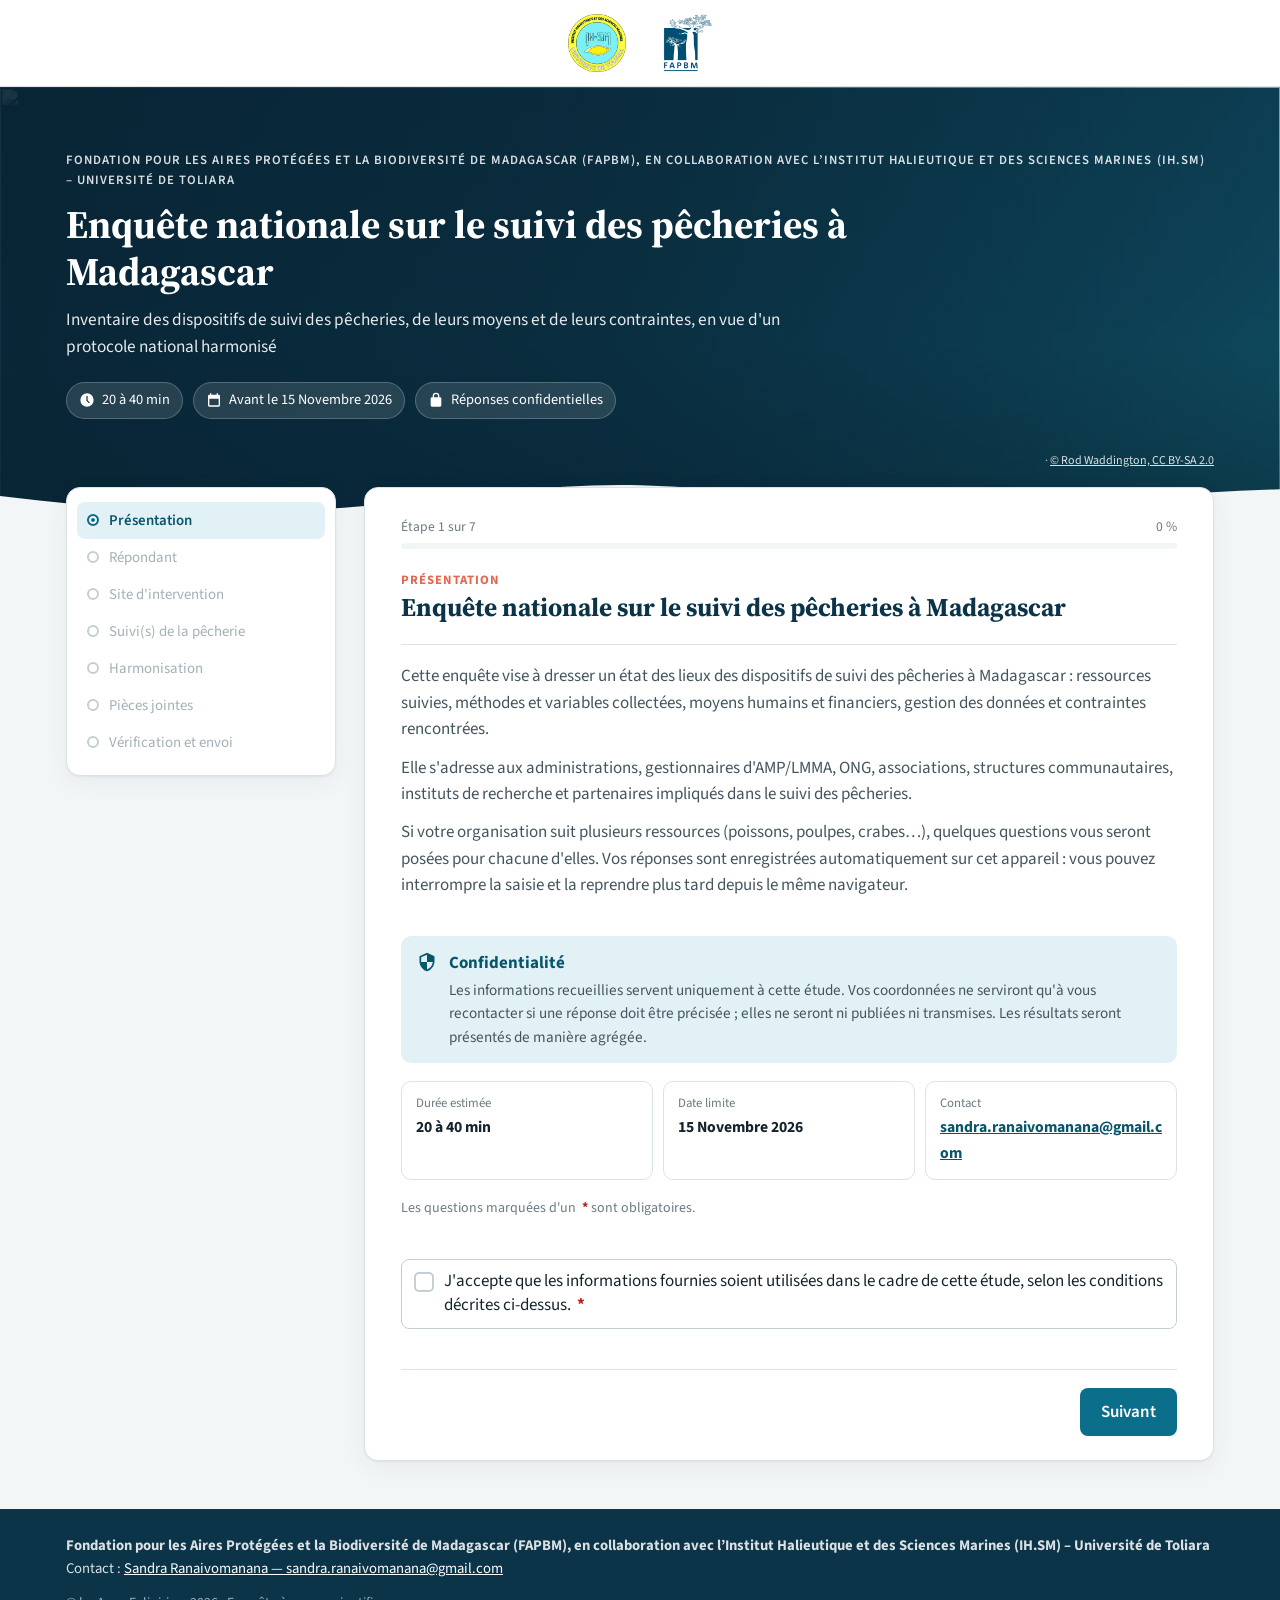
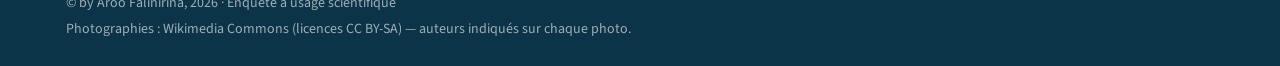
==== index.html @ 4f627b5e "first commit" ====
<!doctype html>
<html lang="fr">
<head>
  <meta charset="utf-8">
  <meta name="viewport" content="width=device-width, initial-scale=1">
  <title>Enquête — Suivi des pêcheries à Madagascar</title>
  <meta name="description" content="Enquête nationale sur les dispositifs de suivi des pêcheries à Madagascar.">
  <meta name="robots" content="noindex">
  <link rel="icon" href="assets/img/favicon.svg" type="image/svg+xml">
  <link rel="preconnect" href="https://fonts.googleapis.com">
  <link rel="preconnect" href="https://fonts.gstatic.com" crossorigin>
  <link href="https://fonts.googleapis.com/css2?family=Source+Sans+3:wght@400;500;600;700&family=Source+Serif+4:opsz,wght@8..60,600;8..60,700&display=swap" rel="stylesheet">
  <link rel="stylesheet" href="assets/css/style.css">
</head>
<body>
  <header class="topbar">
    <div class="wrap">
      <ul class="logos" id="logos" aria-label="Institutions partenaires"></ul>
    </div>
  </header>

  <section class="hero">
    <div class="hero-photo" id="heroPhoto" aria-hidden="true"></div>
    <div class="wrap hero-inner">
      <p class="hero-org" id="heroOrganizer"></p>
      <h1 id="heroTitle"></h1>
      <p class="hero-sub" id="heroSubtitle"></p>
      <ul class="chips">
        <li><svg viewBox="0 0 24 24" width="16" height="16" aria-hidden="true"><path fill="currentColor" d="M12 2a10 10 0 1 0 0 20 10 10 0 0 0 0-20zm1 10.4 3.2 3.2-1.4 1.4-3.8-3.8V6h2v6.4z"/></svg><span id="chipTime"></span></li>
        <li><svg viewBox="0 0 24 24" width="16" height="16" aria-hidden="true"><path fill="currentColor" d="M19 4h-1V2h-2v2H8V2H6v2H5a2 2 0 0 0-2 2v14a2 2 0 0 0 2 2h14a2 2 0 0 0 2-2V6a2 2 0 0 0-2-2zm0 16H5V10h14v10z"/></svg><span>Avant le <span id="chipDeadline"></span></span></li>
        <li><svg viewBox="0 0 24 24" width="16" height="16" aria-hidden="true"><path fill="currentColor" d="M18 8h-1V6A5 5 0 0 0 7 6v2H6a2 2 0 0 0-2 2v10c0 1.1.9 2 2 2h12a2 2 0 0 0 2-2V10a2 2 0 0 0-2-2zM9 6a3 3 0 0 1 6 0v2H9V6z"/></svg>Réponses confidentielles</li>
      </ul>
    </div>
    <p class="hero-credit wrap small" id="heroCredit"></p>
    <svg class="hero-wave" viewBox="0 0 1440 60" preserveAspectRatio="none" aria-hidden="true"><path d="M0 30c120 20 240 30 360 20S600 10 720 14s240 30 360 30 240-20 360-24v40H0z" fill="var(--bg)"/></svg>
  </section>

  <main class="wrap" id="app">
    <div class="layout">
      <aside class="sidebar" aria-label="Étapes du questionnaire">
        <button type="button" class="nav-toggle" id="navToggle" aria-controls="stepList">
          <span class="muted small">Étape en cours</span><strong id="mobileStepName"></strong>
          <svg viewBox="0 0 24 24" width="20" height="20" aria-hidden="true"><path fill="currentColor" d="M7 10l5 5 5-5z"/></svg>
        </button>
        <nav><ol class="step-list" id="stepList"></ol></nav>
      </aside>

      <div class="panel" id="formTop">
        <div class="progress-wrap">
          <div class="progress-meta"><span id="progressLabel"></span><span id="progressPct"></span></div>
          <div class="progress" role="progressbar" aria-valuemin="0" aria-valuemax="100" aria-valuenow="0"><div class="progress-bar" id="progressBar"></div></div>
        </div>

        <div class="draft-banner" id="draftBanner" hidden>
          <p><strong>Un brouillon a été retrouvé sur cet appareil.</strong> Souhaitez-vous reprendre là où vous vous étiez arrêté(e) ? <span class="muted small">(les fichiers joints éventuels devront être ajoutés à nouveau)</span></p>
          <div><button type="button" class="btn btn-primary btn-sm" id="btnResume">Reprendre</button>
          <button type="button" class="btn btn-ghost btn-sm" id="btnRestart">Recommencer</button></div>
        </div>

        <form id="form" novalidate>
          <div id="stepContainer"></div>
          <div class="form-nav">
            <button type="button" class="btn btn-ghost" id="btnPrev">← Précédent</button>
            <span class="save-state muted small" id="saveState" aria-live="polite"></span>
            <button type="button" class="btn btn-primary" id="btnNext">Suivant</button>
          </div>
        </form>
      </div>
    </div>
  </main>

  <footer class="footer">
    <div class="wrap footer-inner">
      <p><strong id="footerOrganizer"></strong><br>Contact : <a id="footerContact" href="#"></a></p>
      <p class="muted small">© by Aroo Falinirina,  <span id="footerYear"></span> · Enquête à usage scientifique<br><span id="photoCredits"></span></p>
    </div>
  </footer>

  <script src="assets/js/survey-config.js"></script>
  <script src="assets/js/app.js"></script>
</body>
</html>
---- assets/css/style.css ----
/* ============================================================
   Enquête suivi des pêcheries — feuille de style
   Couleurs principales : modifier les variables ci-dessous
   ============================================================ */
:root {
  color-scheme: light;
  --navy: #0b3448;
  --navy-2: #0f4c63;
  --accent: #0b6e8a;          /* bleu lagon (boutons, sélection) */
  --accent-strong: #08566c;
  --accent-soft: #e2f1f5;
  --coral: #e2674f;           /* corail (accents, progression) */
  --coral-soft: #fcebe7;
  --seagrass: var(--coral);   /* alias conservé pour compatibilité avec la feuille herbiers */
  --bg: #f3f6f7;
  --surface: #ffffff;
  --ink: #15242c;
  --ink-2: #44555e;
  --muted: #6b7b83;
  --line: #dbe3e6;
  --line-strong: #c3cfd4;
  --danger: #b42318;
  --danger-soft: #fdecea;
  --warn-soft: #fff6e5;
  --radius: 10px;
  --shadow: 0 1px 2px rgba(11, 52, 72, .06), 0 6px 24px rgba(11, 52, 72, .06);
  --font: "Source Sans 3", system-ui, -apple-system, "Segoe UI", Roboto, sans-serif;
  --serif: "Source Serif 4", Georgia, serif;
}

* { box-sizing: border-box; }
html { scroll-behavior: smooth; }
body { margin: 0; background: var(--bg); color: var(--ink); font: 400 17px/1.55 var(--font); -webkit-font-smoothing: antialiased; }
a { color: var(--accent-strong); }
[hidden] { display: none !important; }
.wrap { max-width: 1180px; margin: 0 auto; padding: 0 16px; }
.muted { color: var(--muted); }
.small { font-size: .875rem; }
code { background: var(--accent-soft); padding: 2px 6px; border-radius: 4px; font-size: .95em; }

/* ---------- barre des logos ---------- */
.topbar { background: var(--surface); border-bottom: 1px solid var(--line); }
.logos { list-style: none; margin: 0; padding: 14px 0; display: flex; flex-wrap: wrap; gap: 14px 36px; align-items: center; justify-content: center; }
.logo img { display: block; height: 58px; width: auto; max-width: 170px; object-fit: contain; }
.logo-fallback { display: inline-flex; align-items: center; height: 58px; padding: 0 14px; border: 1px dashed var(--line-strong); border-radius: 6px; color: var(--muted); font-size: .8rem; }

/* ---------- bandeau ---------- */
.hero { position: relative; color: #fff; background: linear-gradient(160deg, var(--navy) 0%, var(--navy-2) 70%, #136070 100%); overflow: hidden; }
.hero-photo { position: absolute; inset: 0; }
.hero-photo img { width: 100%; height: 100%; object-fit: cover; object-position: center 55%; display: block; }
/* voile sombre pour garantir la lisibilité du texte sur la photo */
.hero::after { content: ""; position: absolute; inset: 0; background: linear-gradient(90deg, rgba(8, 36, 52, .92) 0%, rgba(8, 36, 52, .72) 45%, rgba(8, 36, 52, .25) 100%), linear-gradient(0deg, rgba(8, 36, 52, .55), transparent 40%); pointer-events: none; }
.hero-inner { position: relative; z-index: 1; padding: 64px 16px 96px; }
.hero-credit { position: absolute; z-index: 1; right: 0; left: 0; bottom: 44px; margin: 0 auto; text-align: right; color: rgba(255,255,255,.75); font-size: .75rem; }
.hero-credit a { color: rgba(255,255,255,.85); }
.hero-org { margin: 0 0 10px; text-transform: uppercase; letter-spacing: .08em; font-size: .8rem; font-weight: 600; opacity: .85; }
.hero h1 { font-family: var(--serif); font-weight: 700; font-size: clamp(1.6rem, 3.2vw, 2.45rem); line-height: 1.2; margin: 0 0 12px; max-width: 860px; }
.hero-sub { margin: 0 0 22px; max-width: 760px; font-size: 1.08rem; opacity: .9; }
.chips { list-style: none; margin: 0; padding: 0; display: flex; flex-wrap: wrap; gap: 10px; }
.chips li { display: inline-flex; align-items: center; gap: 7px; padding: 6px 12px; border-radius: 999px; background: rgba(255,255,255,.12); border: 1px solid rgba(255,255,255,.22); font-size: .9rem; }
.chips span { margin-left: 0; }
.hero-wave { position: absolute; z-index: 1; bottom: -1px; left: 0; width: 100%; height: 40px; }

/* ---------- mise en page ---------- */
.layout { display: grid; grid-template-columns: 270px 1fr; gap: 28px; align-items: start; margin-top: -28px; position: relative; z-index: 2; padding-bottom: 48px; }
.panel { background: var(--surface); border: 1px solid var(--line); border-radius: 14px; box-shadow: var(--shadow); padding: 28px 36px 24px; min-width: 0; }

/* ---------- barre latérale ---------- */
.sidebar { position: sticky; top: 16px; background: var(--surface); border: 1px solid var(--line); border-radius: 14px; box-shadow: var(--shadow); padding: 14px 10px; max-height: calc(100vh - 32px); overflow: auto; }
.nav-toggle { display: none; }
.step-list, .step-list ol { list-style: none; margin: 0; padding: 0; }
.step-group { margin: 10px 0 4px; padding-top: 10px; border-top: 1px solid var(--line); }
.group-title { display: block; padding: 0 10px 4px; font-size: .74rem; text-transform: uppercase; letter-spacing: .06em; font-weight: 700; color: var(--accent-strong); overflow: hidden; text-overflow: ellipsis; white-space: nowrap; }
.step-link { display: flex; align-items: center; gap: 10px; width: 100%; padding: 7px 10px; border: 0; background: none; border-radius: 8px; text-align: left; font: inherit; font-size: .93rem; color: var(--ink-2); cursor: pointer; }
.step-link:hover:not(:disabled) { background: var(--bg); }
.step-link:disabled { cursor: default; color: #a3b0b6; }
.step-dot { flex: none; width: 12px; height: 12px; border-radius: 50%; border: 2px solid var(--line-strong); background: var(--surface); }
.step-link.is-done .step-dot { background: var(--accent); border-color: var(--accent); }
.step-link.is-current { background: var(--accent-soft); color: var(--accent-strong); font-weight: 600; }
.step-link.is-current .step-dot { border-color: var(--accent); box-shadow: inset 0 0 0 2px #fff; background: var(--accent); }

/* ---------- progression ---------- */
.progress-wrap { margin-bottom: 22px; }
.progress-meta { display: flex; justify-content: space-between; font-size: .85rem; color: var(--muted); margin-bottom: 6px; }
.progress { height: 6px; background: var(--bg); border-radius: 999px; overflow: hidden; }
.progress-bar { height: 100%; width: 0; background: linear-gradient(90deg, var(--accent), var(--coral)); transition: width .35s ease; }

/* ---------- en-tête d'étape ---------- */
.eyebrow { margin: 0 0 4px; font-size: .8rem; text-transform: uppercase; letter-spacing: .08em; font-weight: 700; color: var(--coral); }
.step-head { margin-bottom: 18px; padding-bottom: 16px; border-bottom: 1px solid var(--line); }
.step-head h2 { font-family: var(--serif); font-size: 1.6rem; line-height: 1.25; margin: 0 0 6px; color: var(--navy); }
.step-head p { margin: 4px 0 0; }
.method-banner { display: flex; flex-wrap: wrap; align-items: center; gap: 8px 12px; margin-bottom: 14px; padding: 10px 14px; background: linear-gradient(90deg, var(--accent-soft), var(--coral-soft)); border-left: 4px solid var(--seagrass); border-radius: 8px; }
.method-tag { font-size: .78rem; font-weight: 700; text-transform: uppercase; letter-spacing: .05em; color: var(--seagrass); }
.sub-section { font-size: 1.02rem; color: var(--navy); margin: 30px 0 4px; padding-top: 18px; border-top: 1px dashed var(--line); }
.sub-section:first-of-type { border-top: 0; padding-top: 0; margin-top: 8px; }

/* ---------- photos ---------- */
.photo { position: relative; margin: 0; overflow: hidden; border-radius: var(--radius); background: var(--navy-2); }
.photo img { display: block; width: 100%; height: 100%; object-fit: cover; }
.photo figcaption { position: absolute; left: 0; right: 0; bottom: 0; display: flex; flex-wrap: wrap; justify-content: space-between; gap: 2px 10px; padding: 22px 12px 8px; font-size: .78rem; color: #fff; background: linear-gradient(0deg, rgba(8, 36, 52, .85), transparent); }
.photo figcaption a { color: rgba(255,255,255,.8); text-decoration: none; }
.photo figcaption a:hover { text-decoration: underline; }
.photo.no-photo { display: none; }
.photo-banner { height: 170px; margin: 0 0 22px; }
.photo-mosaic { display: grid; grid-template-columns: 1.4fr 1fr 1fr; gap: 10px; margin: 20px 0 6px; }
.photo-mosaic .photo { height: 190px; }
.photo-thanks { height: 240px; margin: -48px -28px 24px; border-radius: 14px 14px 0 0; }
.footer #photoCredits { display: inline-block; margin-top: 4px; }

/* ---------- accueil ---------- */
.intro p { margin: 0 0 12px; color: var(--ink-2); }
.notice { display: flex; gap: 12px; padding: 14px 16px; margin: 18px 0; border-radius: var(--radius); background: var(--accent-soft); color: var(--accent-strong); }
.notice svg { flex: none; margin-top: 2px; }
.notice p { margin: 2px 0 0; color: var(--ink-2); font-size: .95rem; }
.facts { list-style: none; margin: 18px 0; padding: 0; display: grid; grid-template-columns: repeat(3, 1fr); gap: 10px; }
.facts li { padding: 12px 14px; border: 1px solid var(--line); border-radius: var(--radius); }
.facts span { display: block; font-size: .8rem; color: var(--muted); }
.facts strong { font-size: .98rem; word-break: break-word; }

/* ---------- questions ---------- */
.q { padding: 18px 0; border-bottom: 1px solid #edf1f2; scroll-margin-top: 90px; }
.q:last-child { border-bottom: 0; }
.q-head { display: flex; gap: 10px; align-items: baseline; }
.q-num { flex: none; display: inline-block; min-width: 38px; padding: 1px 6px; border-radius: 5px; background: var(--bg); color: var(--muted); font-size: .78rem; font-weight: 700; text-align: center; }
.q-label { font-weight: 600; color: var(--ink); }
.req { color: var(--danger); margin-left: 3px; font-weight: 700; }
.q-help { margin: 4px 0 0 48px; font-size: .9rem; color: var(--muted); }
.q-field { margin: 10px 0 0 48px; }
.q-error { margin: 6px 0 0 48px; color: var(--danger); font-size: .9rem; font-weight: 600; min-height: 0; }
.q-error:empty { display: none; }
.q.has-error .input { border-color: var(--danger); }
.q.has-error .choice { border-color: #f1b8b2; }

.input { width: 100%; padding: 10px 12px; font: inherit; font-size: 1rem; color: var(--ink); background: #fff; border: 1px solid var(--line-strong); border-radius: 8px; transition: border-color .15s, box-shadow .15s; }
.input:focus { outline: none; border-color: var(--accent); box-shadow: 0 0 0 3px rgba(15, 118, 110, .15); }
textarea.input { resize: vertical; min-height: 96px; }
.num-wrap { display: flex; align-items: center; gap: 8px; max-width: 240px; }
.unit { color: var(--muted); font-weight: 600; }
select.input { appearance: none; background: #fff url("data:image/svg+xml,%3Csvg xmlns='http://www.w3.org/2000/svg' width='12' height='8'%3E%3Cpath d='M1 1l5 5 5-5' fill='none' stroke='%236b7b83' stroke-width='2'/%3E%3C/svg%3E") no-repeat right 12px center; padding-right: 34px; }

/* choix */
.choices { display: grid; gap: 8px; }
.choices-2col { grid-template-columns: repeat(2, minmax(0, 1fr)); }
.choice { position: relative; display: flex; gap: 10px; align-items: flex-start; padding: 10px 12px; border: 1px solid var(--line); border-radius: 8px; cursor: pointer; background: #fff; transition: border-color .15s, background .15s; }
.choice:hover { border-color: var(--line-strong); background: #fafcfc; }
.choice input { position: absolute; opacity: 0; width: 1px; height: 1px; }
.mark { flex: none; width: 20px; height: 20px; margin-top: 2px; border: 2px solid var(--line-strong); background: #fff; display: grid; place-items: center; transition: all .15s; }
.choice input[type="radio"] + .mark { border-radius: 50%; }
.choice input[type="checkbox"] + .mark { border-radius: 5px; }
.choice input:checked + .mark { border-color: var(--accent); background: var(--accent); }
.choice input[type="radio"]:checked + .mark { box-shadow: inset 0 0 0 3px #fff; }
.choice input[type="checkbox"]:checked + .mark::after { content: ""; width: 5px; height: 10px; border: solid #fff; border-width: 0 2px 2px 0; transform: rotate(45deg) translate(-1px, -1px); }
.choice:has(input:checked) { border-color: var(--accent); background: var(--accent-soft); }
.choice input:focus-visible + .mark { box-shadow: 0 0 0 3px rgba(15, 118, 110, .25); }
.choice.is-disabled { opacity: .5; cursor: not-allowed; }
.choice-text { line-height: 1.4; }
.choice-consent { margin-top: 8px; border-color: var(--line-strong); }
.other-wrap { margin-top: 8px; }
.explain-label { display: block; margin: 12px 0 6px; font-weight: 600; font-size: .95rem; color: var(--ink-2); }

/* nombre + unité, grilles */
.input-unit { width: auto; min-width: 84px; }
.grid-rows { display: grid; gap: 8px; max-width: 560px; }
.grid-row { display: grid; grid-template-columns: 1fr 200px; align-items: center; gap: 12px; padding: 6px 0; border-bottom: 1px dashed var(--line); }
.grid-row:last-child { border-bottom: 0; }

/* échelle 1–5 */
.scale { display: grid; grid-template-columns: repeat(5, 1fr); gap: 8px; }
.scale-item { cursor: pointer; }
.scale-item input { position: absolute; opacity: 0; width: 1px; height: 1px; }
.scale-box { display: flex; flex-direction: column; align-items: center; gap: 2px; height: 100%; padding: 10px 6px; border: 1px solid var(--line); border-radius: 8px; text-align: center; transition: all .15s; }
.scale-num { font-size: 1.25rem; font-weight: 700; color: var(--navy); }
.scale-txt { font-size: .8rem; line-height: 1.25; color: var(--muted); }
.scale-item:hover .scale-box { border-color: var(--line-strong); }
.scale-item input:checked + .scale-box { background: var(--accent); border-color: var(--accent); }
.scale-item input:checked + .scale-box .scale-num, .scale-item input:checked + .scale-box .scale-txt { color: #fff; }
.scale-item input:focus-visible + .scale-box { box-shadow: 0 0 0 3px rgba(15, 118, 110, .25); }

/* classement */
.rank { display: grid; gap: 8px; max-width: 560px; }
.rank-row { display: flex; align-items: center; gap: 10px; }
.rank-badge { flex: none; width: 30px; height: 30px; border-radius: 50%; display: grid; place-items: center; background: var(--navy); color: #fff; font-weight: 700; }

/* photos */
.dropzone { display: grid; place-items: center; gap: 2px; padding: 26px 16px; border: 2px dashed var(--line-strong); border-radius: var(--radius); text-align: center; color: var(--accent-strong); cursor: pointer; background: #fafcfc; transition: all .15s; }
.dropzone p { margin: 0; color: var(--ink-2); }
.dropzone:hover, .dropzone.is-over, .dropzone:focus { outline: none; border-color: var(--accent); background: var(--accent-soft); }
.thumbs { list-style: none; padding: 0; margin: 12px 0 0; display: grid; grid-template-columns: repeat(auto-fill, minmax(150px, 1fr)); gap: 10px; }
.thumbs li { position: relative; border: 1px solid var(--line); border-radius: 8px; overflow: hidden; background: #fff; }
.thumbs img { display: block; width: 100%; height: 110px; object-fit: cover; }
.thumb-name { display: block; padding: 6px 8px; font-size: .8rem; word-break: break-all; }
.thumb-del { position: absolute; top: 6px; right: 6px; width: 26px; height: 26px; border: 0; border-radius: 50%; background: rgba(0,0,0,.6); color: #fff; font-size: 18px; line-height: 1; cursor: pointer; }

/* ---------- navigation ---------- */
.form-nav { display: flex; align-items: center; justify-content: space-between; gap: 12px; margin-top: 22px; padding-top: 18px; border-top: 1px solid var(--line); }
.btn { display: inline-flex; align-items: center; justify-content: center; gap: 8px; padding: 10px 20px; font: inherit; font-weight: 600; border-radius: 8px; border: 1px solid transparent; cursor: pointer; transition: all .15s; text-decoration: none; }
.btn-primary { background: var(--accent); color: #fff; }
.btn-primary:hover:not(:disabled) { background: var(--accent-strong); }
.btn-primary:disabled { background: #9fb9b6; cursor: not-allowed; }
.btn-ghost { background: #fff; color: var(--ink-2); border-color: var(--line-strong); }
.btn-ghost:hover { border-color: var(--accent); color: var(--accent-strong); }
.btn-sm { padding: 6px 12px; font-size: .88rem; }
.btn-lg { padding: 14px 28px; font-size: 1.05rem; }
.btn:focus-visible { outline: 3px solid rgba(15, 118, 110, .35); outline-offset: 2px; }
.save-state { text-align: center; }
#btnPrev[hidden] + .save-state { margin-right: auto; }

.draft-banner { display: flex; flex-wrap: wrap; gap: 10px 16px; align-items: center; justify-content: space-between; padding: 12px 16px; margin-bottom: 18px; background: var(--warn-soft); border: 1px solid #f4dcae; border-radius: var(--radius); }
.draft-banner p { margin: 0; flex: 1 1 320px; }
.draft-banner div { display: flex; gap: 8px; }

/* ---------- récapitulatif ---------- */
.recap-block { border: 1px solid var(--line); border-radius: var(--radius); margin-bottom: 14px; overflow: hidden; }
.recap-block header { display: flex; justify-content: space-between; align-items: center; gap: 12px; padding: 10px 16px; background: #f8fafb; border-bottom: 1px solid var(--line); }
.recap-block h3 { margin: 0; font-size: 1.02rem; color: var(--navy); }
.recap-block.is-incomplete { border-color: #f1b8b2; }
.recap-block dl { margin: 0; padding: 4px 16px 10px; }
.recap-row { display: grid; grid-template-columns: minmax(0, 1.3fr) minmax(0, 1fr); gap: 4px 20px; padding: 8px 0; border-bottom: 1px solid #f0f3f4; font-size: .92rem; }
.recap-row:last-child { border-bottom: 0; }
.recap-row dt { color: var(--ink-2); }
.recap-row dd { margin: 0; font-weight: 600; word-break: break-word; }
.warn { margin: 10px 16px; padding: 8px 12px; border-radius: 6px; background: var(--danger-soft); color: var(--danger); font-size: .92rem; font-weight: 600; }
.ok { margin: 10px 0; padding: 8px 12px; border-radius: 6px; background: var(--accent-soft); color: var(--accent-strong); }
.submit-zone { display: flex; flex-direction: column; align-items: center; gap: 12px; margin: 26px 0 6px; }
.submit-zone .warn { margin: 0; }
.hp { position: absolute; left: -9999px; }
.spinner { width: 16px; height: 16px; border: 2px solid rgba(255,255,255,.4); border-top-color: #fff; border-radius: 50%; animation: spin .8s linear infinite; }
@keyframes spin { to { transform: rotate(360deg); } }

.thanks { max-width: 640px; margin: -28px auto 60px; text-align: center; padding: 48px 28px; position: relative; z-index: 2; overflow: hidden; }
.thanks h2 { font-family: var(--serif); color: var(--navy); font-size: 1.8rem; margin: 14px 0 6px; }

/* ---------- pied de page ---------- */
.footer { background: var(--navy); color: rgba(255,255,255,.85); padding: 26px 0; font-size: .92rem; }
.footer a { color: #fff; }
.footer .muted { color: rgba(255,255,255,.6); }
.footer-inner { display: flex; flex-wrap: wrap; justify-content: space-between; gap: 12px; align-items: flex-end; }
.footer p { margin: 0; }

/* ---------- mobile ---------- */
@media (max-width: 900px) {
  .layout { grid-template-columns: 1fr; gap: 12px; margin-top: -24px; }
  .sidebar { position: sticky; top: 0; z-index: 10; padding: 0; border-radius: 12px; max-height: none; overflow: visible; }
  .nav-toggle { display: grid; grid-template-columns: 1fr auto; grid-template-rows: auto auto; align-items: center; width: 100%; padding: 10px 14px; background: none; border: 0; font: inherit; text-align: left; cursor: pointer; }
  .nav-toggle strong { grid-row: 2; color: var(--navy); }
  .nav-toggle svg { grid-row: 1 / 3; grid-column: 2; transition: transform .2s; }
  .sidebar nav { display: none; padding: 0 8px 10px; max-height: 60vh; overflow: auto; border-top: 1px solid var(--line); }
  body.nav-open .sidebar nav { display: block; }
  body.nav-open .nav-toggle svg { transform: rotate(180deg); }
  .panel { padding: 20px 16px 18px; }
  .facts { grid-template-columns: 1fr; }
  .choices-2col { grid-template-columns: 1fr; }
  .q-help, .q-field, .q-error { margin-left: 0; }
  .scale { grid-template-columns: 1fr; }
  .scale-box { flex-direction: row; justify-content: flex-start; gap: 12px; padding: 8px 12px; text-align: left; }
  .scale-num { font-size: 1.05rem; min-width: 18px; }
  .recap-row { grid-template-columns: 1fr; }
  .logo img { height: 42px; max-width: 120px; }
  .logos { gap: 12px 22px; }
  .hero-inner { padding: 36px 16px 80px; }
  .hero-credit { bottom: 40px; text-align: left; padding: 0 16px; }
  .photo-banner { height: 120px; margin: 0 0 18px; }
  .photo-mosaic { grid-template-columns: 1fr 1fr; }
  .photo-mosaic .photo:first-child { grid-column: 1 / -1; }
  .photo-mosaic .photo { height: 150px; }
  .grid-row { grid-template-columns: 1fr; gap: 4px; }
  .form-nav { flex-wrap: wrap; }
  .save-state { order: 3; width: 100%; }
}

@media print {
  .topbar, .sidebar, .form-nav, .hero-wave { display: none; }
  .layout { display: block; margin: 0; }
}

/* Groupes d'options (listes longues) et fichiers joints non-image */
.choice-groups { display: grid; gap: 16px; }
.choice-group-title { margin: 0 0 6px; font-size: .8rem; font-weight: 700; text-transform: uppercase; letter-spacing: .05em; color: var(--accent-strong); }
.file-icon { display: grid; place-items: center; height: 110px; font-weight: 700; font-size: 1.1rem; letter-spacing: .06em; color: var(--accent-strong); background: var(--accent-soft); }
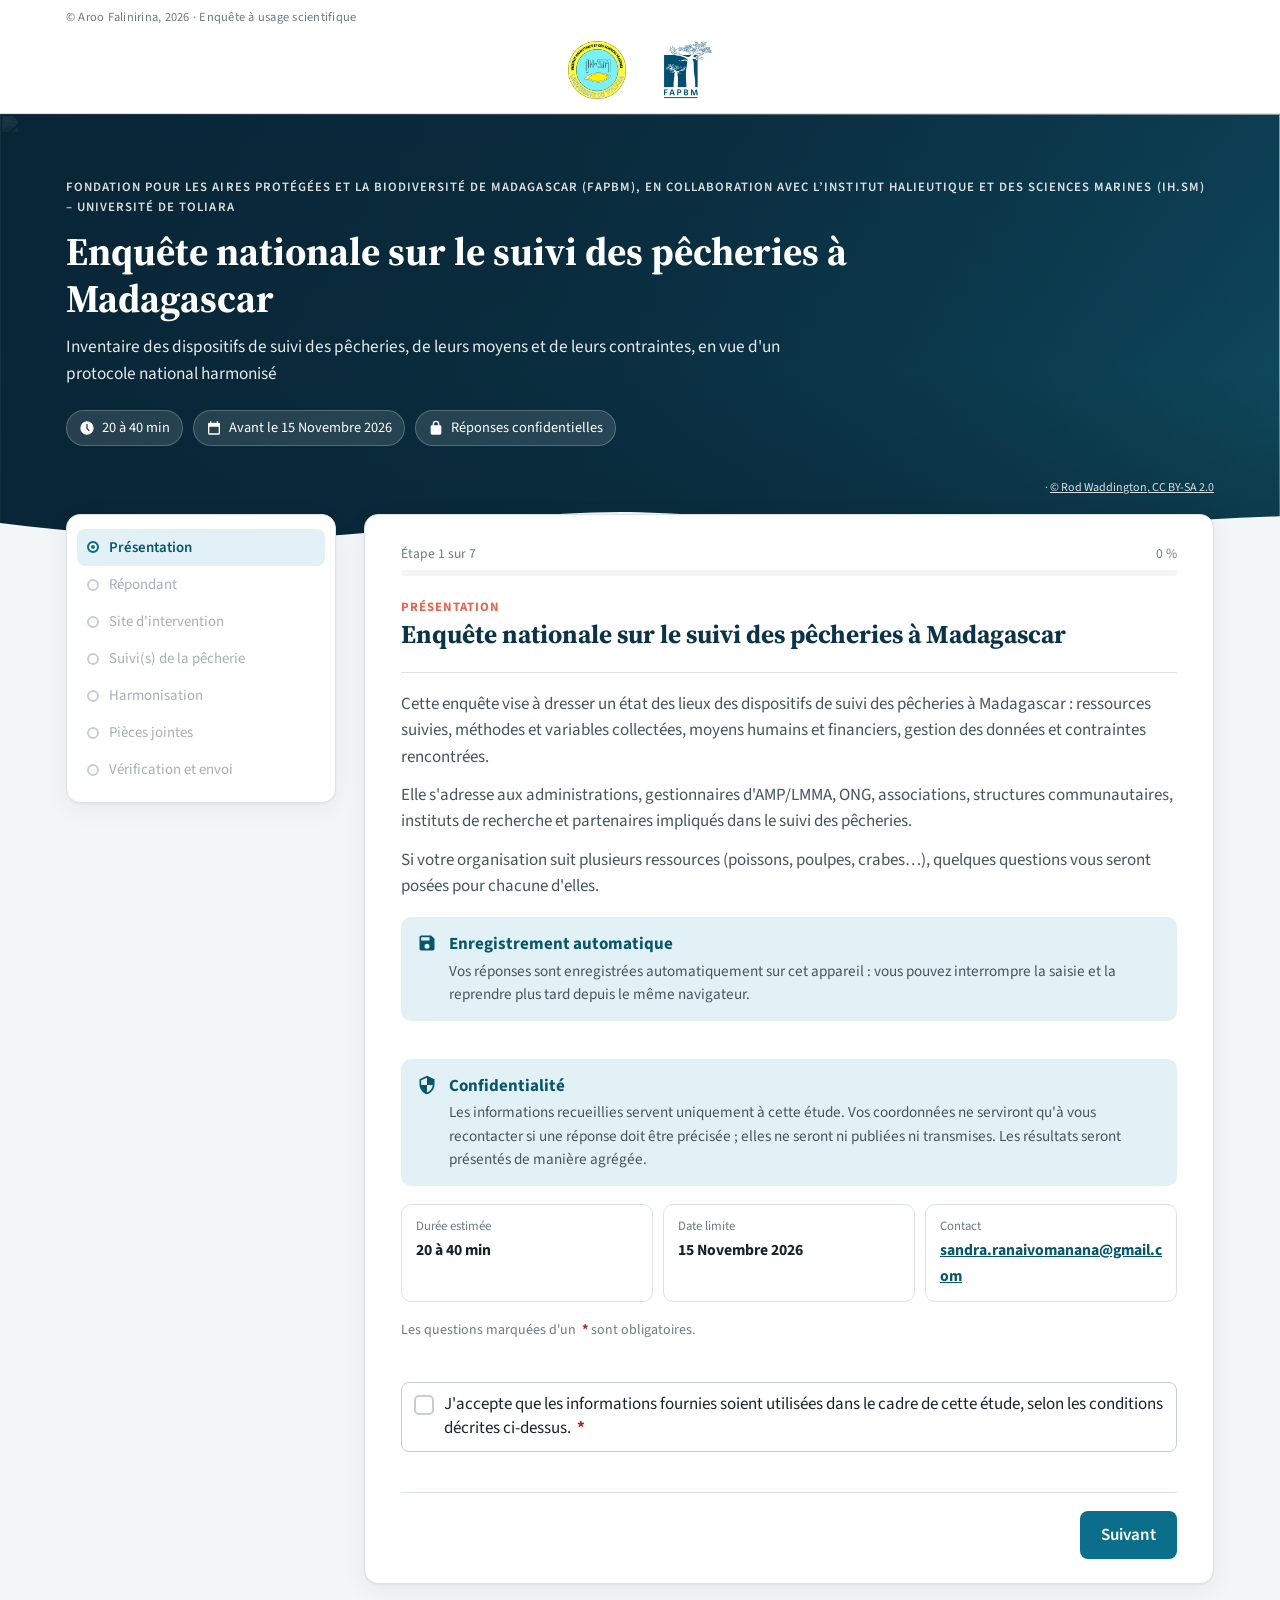
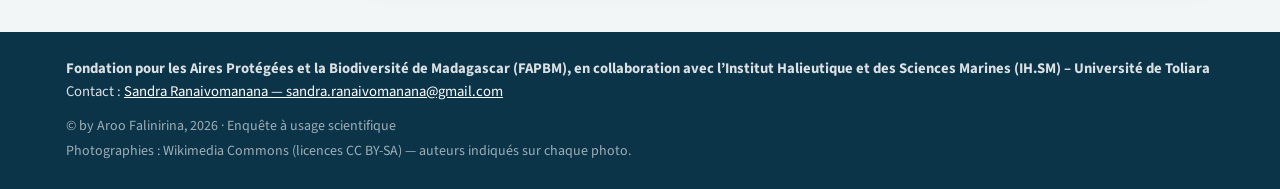
==== commit a13897dc: "edited" ====
--- a/index.html
+++ b/index.html
@@ -15,6 +15,7 @@
 <body>
   <header class="topbar">
     <div class="wrap">
+    <p class="topbar-note">© Aroo Falinirina,  <span id="headerYear"></span> · Enquête à usage scientifique</p>
       <ul class="logos" id="logos" aria-label="Institutions partenaires"></ul>
     </div>
   </header>
--- a/assets/css/style.css
+++ b/assets/css/style.css
@@ -40,6 +40,7 @@
 
 /* ---------- barre des logos ---------- */
 .topbar { background: var(--surface); border-bottom: 1px solid var(--line); }
+.topbar-note { margin: 0; padding: 8px 0 0; text-align: left; font-size: .78rem; letter-spacing: .02em; color: var(--muted, #6b6a66); }
 .logos { list-style: none; margin: 0; padding: 14px 0; display: flex; flex-wrap: wrap; gap: 14px 36px; align-items: center; justify-content: center; }
 .logo img { display: block; height: 58px; width: auto; max-width: 170px; object-fit: contain; }
 .logo-fallback { display: inline-flex; align-items: center; height: 58px; padding: 0 14px; border: 1px dashed var(--line-strong); border-radius: 6px; color: var(--muted); font-size: .8rem; }
